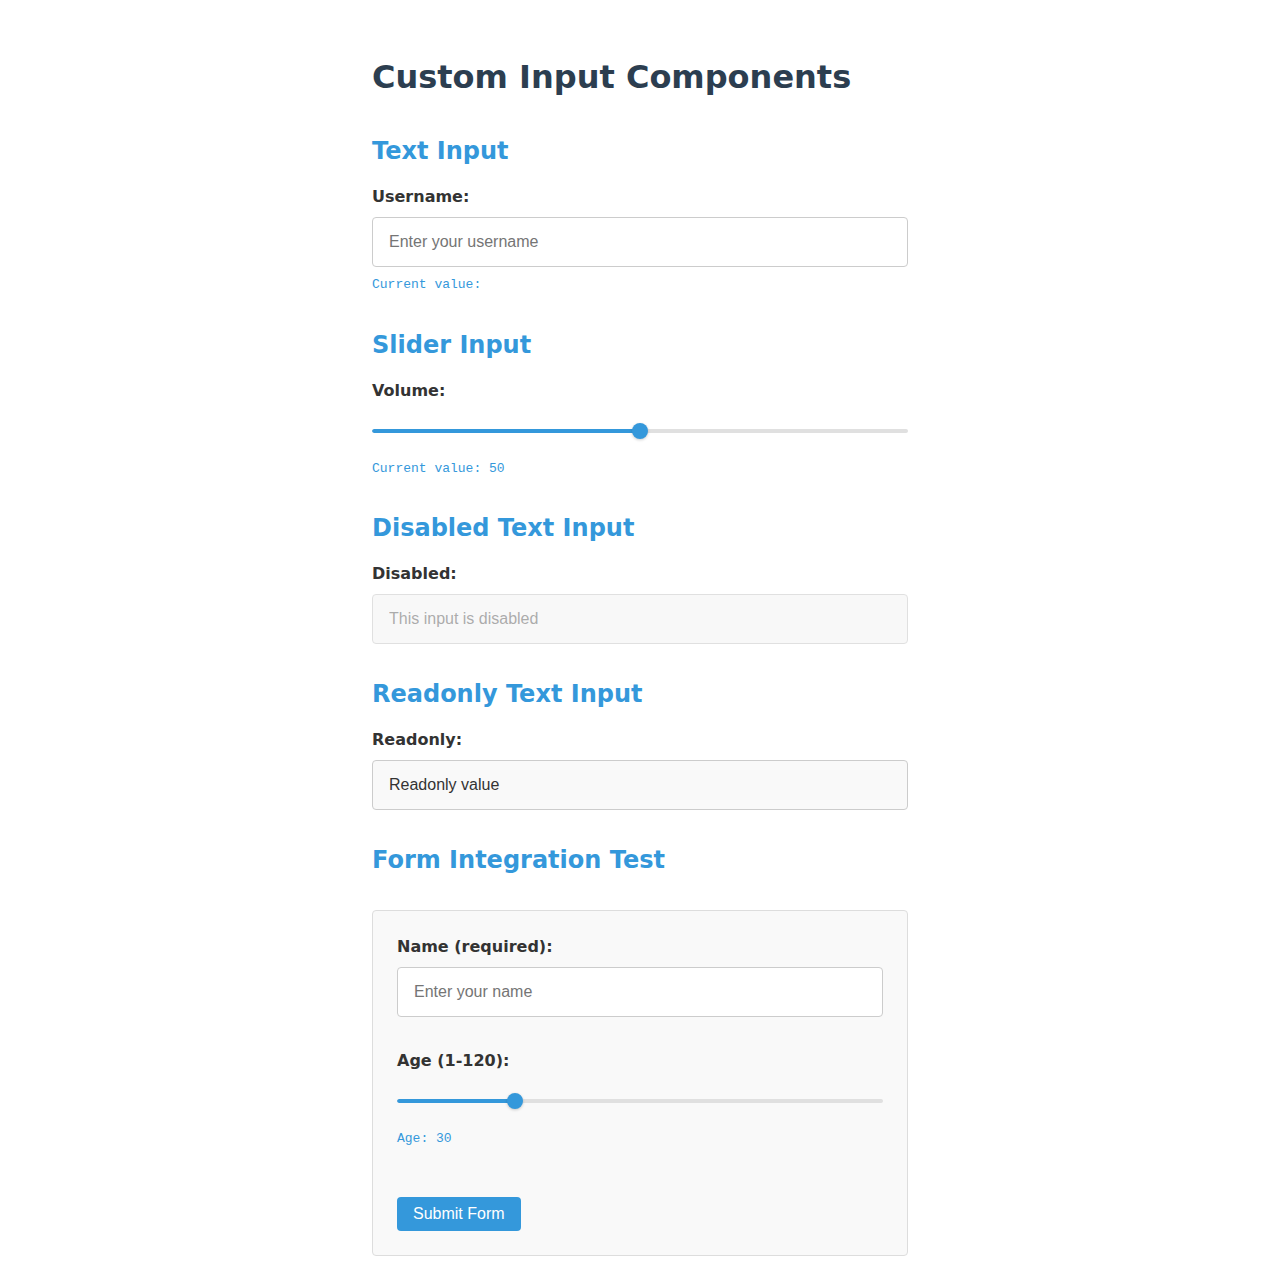
==== input-demo.html @ 22a8f4ab "Add custom input components with various input types and states" ====
<!DOCTYPE html>
<html lang="en">
<head>
  <meta charset="UTF-8">
  <meta name="viewport" content="width=device-width, initial-scale=1.0">
  <title>Custom Input Components Demo</title>
  
  <!-- Import the custom elements CSS -->
  <link rel="stylesheet" href="custom-elements/Input/index.css">
  
  <!-- Import the custom elements JavaScript -->
  <script type="module">
    import { 
      InputRoot, 
      InputText, 
      InputSlider, 
      InputSliderTrack, 
      InputSliderThumb 
    } from './custom-elements/Input/index.js';
  </script>
  
  <style>
    /* General styles */
    * {
      box-sizing: border-box;
    }
    
    body {
      font-family: system-ui, -apple-system, BlinkMacSystemFont, sans-serif;
      line-height: 1.5;
      max-width: 600px;
      margin: 0 auto;
      padding: 2rem;
      color: #333;
    }
    
    h1 {
      margin-bottom: 2rem;
      color: #2c3e50;
    }
    
    h2 {
      margin-top: 2rem;
      margin-bottom: 1rem;
      color: #3498db;
    }
    
    .input-demo {
      margin-bottom: 2rem;
    }
    
    label {
      display: block;
      margin-bottom: 0.5rem;
      font-weight: bold;
    }

    /* Input Root styles */
    input-root {
      display: block;
      position: relative;
      width: 100%;
      margin: 0.5rem 0;
      font-family: inherit;
    }
    
    input-root[disabled] {
      opacity: 0.6;
      cursor: not-allowed;
    }
    
    /* Input Text styles */
    input-text {
      display: block;
      width: 100%;
    }
    
    input-text input {
      width: 100%;
      padding: 0.75rem 1rem;
      font-size: 1rem;
      line-height: 1.5;
      color: #333;
      background-color: #fff;
      border: 1px solid #ccc;
      border-radius: 4px;
      transition: border-color 0.15s ease-in-out, box-shadow 0.15s ease-in-out;
    }
    
    input-text input:focus {
      outline: none;
      border-color: #3498db;
      box-shadow: 0 0 0 2px rgba(52, 152, 219, 0.25);
    }
    
    input-text[disabled] input {
      background-color: #f5f5f5;
      cursor: not-allowed;
    }
    
    input-text[readonly] input {
      background-color: #f9f9f9;
    }
    
    /* Slider styles */
    input-slider {
      display: block;
      position: relative;
      width: 100%;
      height: 40px;
      padding: 0.5rem 0;
      cursor: pointer;
    }
    
    input-slider:focus {
      outline: none;
    }
    
    input-slider[disabled] {
      cursor: not-allowed;
      opacity: 0.6;
    }
    
    input-slider-track {
      position: absolute;
      top: 50%;
      left: 0;
      right: 0;
      height: 4px;
      background-color: #e0e0e0;
      border-radius: 2px;
      transform: translateY(-50%);
      overflow: hidden;
    }
    
    input-slider-track::before {
      content: '';
      position: absolute;
      top: 0;
      left: 0;
      height: 100%;
      width: var(--filled-percentage, 0%);
      background-color: #3498db;
      border-radius: 2px;
    }
    
    input-slider-thumb {
      position: absolute;
      top: 50%;
      height: 16px;
      width: 16px;
      background-color: #3498db;
      border-radius: 50%;
      transform: translate(-50%, -50%);
      box-shadow: 0 1px 3px rgba(0, 0, 0, 0.2);
      transition: box-shadow 0.15s ease-in-out;
    }
    
    input-slider:focus input-slider-track {
      box-shadow: 0 0 0 2px rgba(52, 152, 219, 0.25);
    }
    
    input-slider:focus input-slider-thumb {
      box-shadow: 0 0 0 2px rgba(255, 255, 255, 0.8), 0 0 0 4px rgba(52, 152, 219, 0.5);
    }
    
    input-slider:hover input-slider-thumb {
      box-shadow: 0 1px 4px rgba(0, 0, 0, 0.3);
    }

    /* Value display */
    .value-display {
      margin-top: 0.5rem;
      font-family: monospace;
      color: #3498db;
    }
    
    /* Form styles */
    form {
      margin-top: 2rem;
      padding: 1.5rem;
      border: 1px solid #ddd;
      border-radius: 4px;
      background-color: #f9f9f9;
    }
    
    button {
      margin-top: 1rem;
      padding: 0.5rem 1rem;
      background-color: #3498db;
      color: white;
      border: none;
      border-radius: 4px;
      cursor: pointer;
      font-size: 1rem;
    }
    
    button:hover {
      background-color: #2980b9;
    }
    
    .form-result {
      margin-top: 1rem;
      padding: 1rem;
      border: 1px solid #ddd;
      border-radius: 4px;
      background-color: #f5f5f5;
      display: none;
    }
    
    .form-result pre {
      margin: 0;
      white-space: pre-wrap;
    }
    
    .error {
      color: #e74c3c;
      font-size: 0.9rem;
      margin-top: 0.25rem;
    }
    
    input-root:invalid {
      border-left: 3px solid #e74c3c;
      padding-left: 0.5rem;
    }
  </style>
</head>
<body>
  <h1>Custom Input Components</h1>
  
  <div class="input-demo">
    <h2>Text Input</h2>
    <label for="username">Username:</label>
    <input-root id="text-input" type="text" name="username" required>
      <input-text placeholder="Enter your username" maxlength="50"></input-text>
    </input-root>
    <div class="value-display">Current value: <span id="text-value"></span></div>
  </div>
  
  <div class="input-demo">
    <h2>Slider Input</h2>
    <label for="volume">Volume:</label>
    <input-root id="slider-input" type="slider" name="volume" value="50">
      <input-slider min="0" max="100" step="1">
        <input-slider-track></input-slider-track>
        <input-slider-thumb></input-slider-thumb>
      </input-slider>
    </input-root>
    <div class="value-display">Current value: <span id="slider-value">50</span></div>
  </div>
  
  <div class="input-demo">
    <h2>Disabled Text Input</h2>
    <label for="disabled-input">Disabled:</label>
    <input-root type="text" name="disabled-input" disabled>
      <input-text placeholder="This input is disabled"></input-text>
    </input-root>
  </div>
  
  <div class="input-demo">
    <h2>Readonly Text Input</h2>
    <label for="readonly-input">Readonly:</label>
    <input-root type="text" name="readonly-input" value="Readonly value" readonly>
      <input-text placeholder="This input is readonly"></input-text>
    </input-root>
  </div>

  <h2>Form Integration Test</h2>
  <form id="test-form">
    <div class="input-demo">
      <label for="form-name">Name (required):</label>
      <input-root id="form-name" type="text" name="name" required form="test-form">
        <input-text placeholder="Enter your name"></input-text>
      </input-root>
      <div class="error" id="form-name-error"></div>
    </div>
    
    <div class="input-demo">
      <label for="form-age">Age (1-120):</label>
      <input-root id="form-age" type="slider" name="age" value="30" form="test-form">
        <input-slider min="1" max="120" step="1">
          <input-slider-track></input-slider-track>
          <input-slider-thumb></input-slider-thumb>
        </input-slider>
      </input-root>
      <div class="value-display">Age: <span id="form-age-value">30</span></div>
    </div>
    
    <button type="submit">Submit Form</button>
  </form>
  
  <div class="form-result" id="form-result">
    <h3>Form Submission Result:</h3>
    <pre id="form-data"></pre>
  </div>

  <script>
    // Demo functionality - update value displays
    document.addEventListener('DOMContentLoaded', () => {
      const textInput = document.getElementById('text-input');
      const sliderInput = document.getElementById('slider-input');
      const textValueDisplay = document.getElementById('text-value');
      const sliderValueDisplay = document.getElementById('slider-value');
      const formAgeInput = document.getElementById('form-age');
      const formAgeValue = document.getElementById('form-age-value');
      const formNameInput = document.getElementById('form-name');
      const formNameError = document.getElementById('form-name-error');
      const testForm = document.getElementById('test-form');
      const formResult = document.getElementById('form-result');
      const formData = document.getElementById('form-data');

      // Initialize the value displays with a slight delay to ensure components are fully loaded
      setTimeout(() => {
        textValueDisplay.textContent = textInput.value;
        sliderValueDisplay.textContent = sliderInput.value;
        formAgeValue.textContent = formAgeInput.value;
        
        // Force re-render of sliders
        const sliders = document.querySelectorAll('input-slider');
        sliders.forEach(slider => {
          const value = slider.getAttribute('value');
          if (value) {
            slider.removeAttribute('value');
            slider.setAttribute('value', value);
          }
        });
      }, 50);

      // Add event listeners to update the value displays
      textInput.addEventListener('input', () => {
        textValueDisplay.textContent = textInput.value;
      });

      sliderInput.addEventListener('input', () => {
        sliderValueDisplay.textContent = sliderInput.value;
      });
      
      formAgeInput.addEventListener('input', () => {
        formAgeValue.textContent = formAgeInput.value;
      });
      
      // Validate form inputs
      formNameInput.addEventListener('input', () => {
        if (formNameInput.value.trim() === '') {
          formNameError.textContent = 'Name is required';
        } else {
          formNameError.textContent = '';
        }
      });
      
      // Form submission
      testForm.addEventListener('submit', (event) => {
        event.preventDefault();
        
        // Basic form validation
        if (formNameInput.value.trim() === '') {
          formNameError.textContent = 'Name is required';
          return;
        }
        
        // Collect form data
        const formValues = {
          name: formNameInput.value,
          age: formAgeInput.value
        };
        
        // Display form data
        formResult.style.display = 'block';
        formData.textContent = JSON.stringify(formValues, null, 2);
      });
    });
  </script>
</body>
</html>
---- custom-elements/Input/index.css ----
/* Import all component CSS files */
@import './input-root.css';
@import './input-text.css';
@import './input-slider.css';
@import './input-slider-track.css';
@import './input-slider-thumb.css';
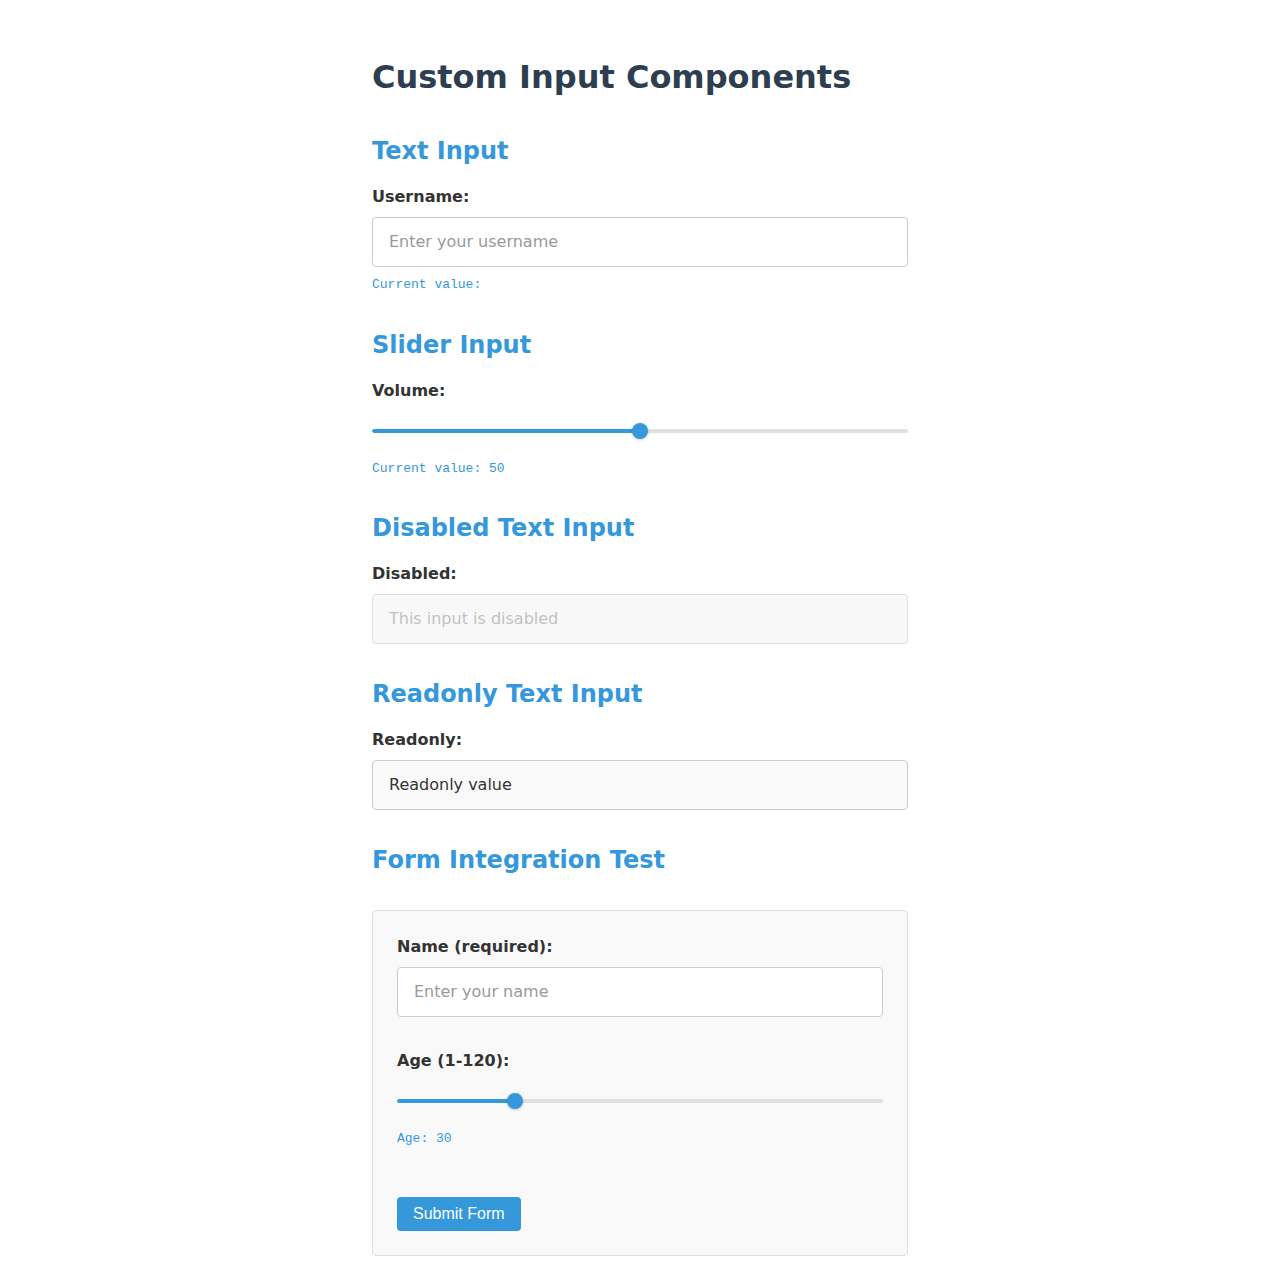
==== commit ef1640e7: "y" ====
--- a/input-demo.html
+++ b/input-demo.html
@@ -241,7 +241,7 @@
     <h2>Slider Input</h2>
     <label for="volume">Volume:</label>
     <input-root id="slider-input" type="slider" name="volume" value="50">
-      <input-slider min="0" max="100" step="1">
+      <input-slider min="0" max="100" step="0.01">
         <input-slider-track></input-slider-track>
         <input-slider-thumb></input-slider-thumb>
       </input-slider>
